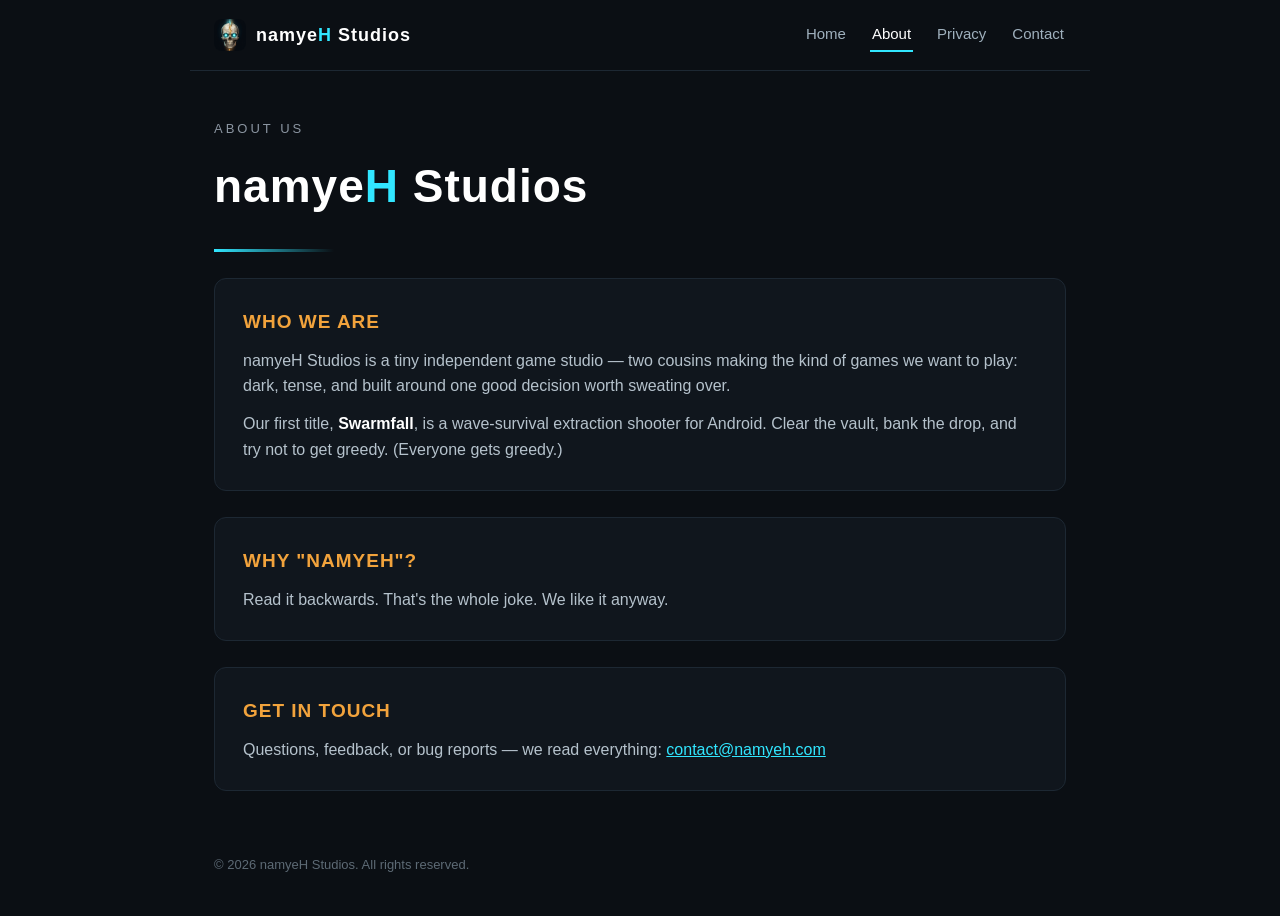
==== about.html @ 61bcf5d7 "Initial site: Swarmfall / namyeH Studios Home, About, Privacy Policy, and Contact pages for the namy" ====
<!DOCTYPE html>
<html lang="en">
<head>
<meta charset="utf-8">
<meta name="viewport" content="width=device-width, initial-scale=1">
<title>About Us — namyeH Studios</title>
<meta name="description" content="namyeH Studios is a two-person independent game studio making Swarmfall, a dark wave-survival extraction shooter.">
<link rel="icon" href="assets/swarmfall-icon-512.png">
<link rel="stylesheet" href="styles.css">
</head>
<body>

<nav class="ny-nav">
  <a class="ny-nav-brand" href="index.html"><img src="assets/swarmfall-icon-512.png" alt=""><span>namye<span class="ny-h">H</span> Studios</span></a>
  <div class="ny-nav-links">
    <a href="index.html">Home</a>
    <a href="about.html" aria-current="page">About</a>
    <a href="privacy.html">Privacy</a>
    <a href="contact.html">Contact</a>
  </div>
</nav>

<main class="ny-wrap">
  <div class="ny-eyebrow">About us</div>
  <div class="ny-title ny-title-sm">namye<span class="ny-h">H</span> Studios</div>
  <hr class="ny-rule">

  <div class="ny-card">
    <h3>Who we are</h3>
    <p>
      namyeH Studios is a tiny independent game studio — two cousins making
      the kind of games we want to play: dark, tense, and built around one
      good decision worth sweating over.
    </p>
    <p>
      Our first title, <strong>Swarmfall</strong>, is a
      wave-survival extraction shooter for Android. Clear the vault, bank the
      drop, and try not to get greedy. (Everyone gets greedy.)
    </p>
  </div>

  <div class="ny-card">
    <h3>Why "namyeH"?</h3>
    <p>
      Read it backwards. That's the whole joke. We like it anyway.
    </p>
  </div>

  <div class="ny-card">
    <h3>Get in touch</h3>
    <p>
      Questions, feedback, or bug reports — we read everything:
      <a href="mailto:contact@namyeh.com">contact@namyeh.com</a>
    </p>
  </div>
</main>

<p class="ny-foot">&copy; 2026 namyeH Studios. All rights reserved.</p>

</body>
</html>
---- styles.css ----
* { box-sizing: border-box; margin: 0; }

html, body {
  background: #0b0f14;
  color: #dbe4ea;
  font-family: -apple-system, "Segoe UI", Roboto, Arial, sans-serif;
  line-height: 1.6;
}

a { color: #31e6ff; }

/* --- Site nav --- */
.ny-nav {
  display: flex;
  align-items: center;
  justify-content: space-between;
  flex-wrap: wrap;
  gap: 14px;
  padding: 18px 24px;
  border-bottom: 1px solid #1d2833;
  max-width: 900px;
  margin: 0 auto;
}
.ny-nav-brand {
  display: flex;
  align-items: center;
  gap: 10px;
  text-decoration: none;
  font-weight: 800;
  font-size: 18px;
  color: #ffffff;
  letter-spacing: 1px;
}
.ny-nav-brand img { width: 32px; height: 32px; border-radius: 8px; }
.ny-nav-brand .ny-h { color: #31e6ff; }
.ny-nav-links { display: flex; gap: 22px; flex-wrap: wrap; }
.ny-nav-links a {
  color: #9fb0bd;
  text-decoration: none;
  font-size: 15px;
  font-weight: 500;
  padding: 4px 2px;
  border-bottom: 2px solid transparent;
}
.ny-nav-links a:hover,
.ny-nav-links a[aria-current="page"] {
  color: #ffffff;
  border-bottom-color: #31e6ff;
}

/* --- Page container --- */
.ny-wrap {
  max-width: 900px;
  margin: 0 auto;
  padding: 48px 24px 64px;
}

/* --- Hero (home page) --- */
.ny-hero { display: flex; align-items: center; gap: 28px; flex-wrap: wrap; }
.ny-icon { width: 120px; height: 120px; border-radius: 26px; box-shadow: 0 0 0 1px #1d2833; flex-shrink: 0; }
.ny-eyebrow { color: #8b95a1; letter-spacing: 3px; font-size: 13px; text-transform: uppercase; }
.ny-title { font-size: clamp(38px, 7vw, 64px); font-weight: 800; color: #ffffff; letter-spacing: 1px; margin-top: 10px; }
.ny-title.ny-title-sm { font-size: clamp(30px, 5.5vw, 46px); }
.ny-title .ny-h { color: #31e6ff; }
.ny-tag { color: #31e6ff; font-weight: 700; letter-spacing: 2px; margin-top: 6px; font-size: clamp(15px, 2.5vw, 20px); }
.ny-rule { height: 3px; width: 120px; background: linear-gradient(90deg, #31e6ff, transparent); margin: 26px 0; border: 0; }

/* --- Cards --- */
.ny-card { background: #10161d; border: 1px solid #1d2833; border-radius: 12px; padding: 28px; margin-top: 26px; }
.ny-card h2 { color: #ffffff; font-size: 24px; margin-bottom: 10px; }
.ny-card h2 .ny-amber { color: #f2a33c; }
.ny-card h3 { color: #f2a33c; font-size: 19px; letter-spacing: 1px; margin-bottom: 10px; text-transform: uppercase; }
.ny-card p { color: #b5c2cc; font-size: 16px; }
.ny-card p + p { margin-top: 12px; }
.ny-pitch { color: #9fb0bd; font-size: 17px; }

.ny-feats { display: flex; flex-wrap: wrap; gap: 14px; margin-top: 20px; padding: 0; list-style: none; }
.ny-feats li { background: #0b1219; border: 1px solid #1d2833; border-left: 3px solid #31e6ff; border-radius: 8px; padding: 12px 16px; font-size: 15px; color: #c7d3dc; flex: 1 1 240px; }

.ny-soon { display: inline-block; margin-top: 22px; background: #152029; border: 1px solid #31e6ff55; color: #31e6ff; font-weight: 700; letter-spacing: 2px; padding: 12px 22px; border-radius: 999px; font-size: 14px; }

/* --- Privacy policy text --- */
.ny-meta { color: #5d6a75; font-size: 14px; margin-top: 8px; }
.ny-wrap h2.ny-section { color: #f2a33c; font-size: 18px; letter-spacing: 1px; text-transform: uppercase; margin: 28px 0 10px; }
.ny-wrap ul.ny-list { margin: 10px 0 0 22px; color: #b5c2cc; font-size: 16px; }
.ny-wrap ul.ny-list li { margin-top: 6px; }
.ny-wrap strong { color: #ffffff; }

/* --- Contact grid --- */
.ny-grid { display: flex; flex-wrap: wrap; gap: 16px; }
.ny-grid .ny-card { flex: 1 1 260px; margin-top: 0; }
.ny-mail { display: inline-block; margin-top: 14px; color: #31e6ff; font-weight: 700; font-size: 17px; text-decoration: none; border-bottom: 2px solid #31e6ff44; padding-bottom: 2px; }
.ny-note { margin-top: 26px; color: #5d6a75; font-size: 13px; }

/* --- Footer --- */
.ny-foot { max-width: 900px; margin: 0 auto; padding: 0 24px 40px; color: #5d6a75; font-size: 13px; }
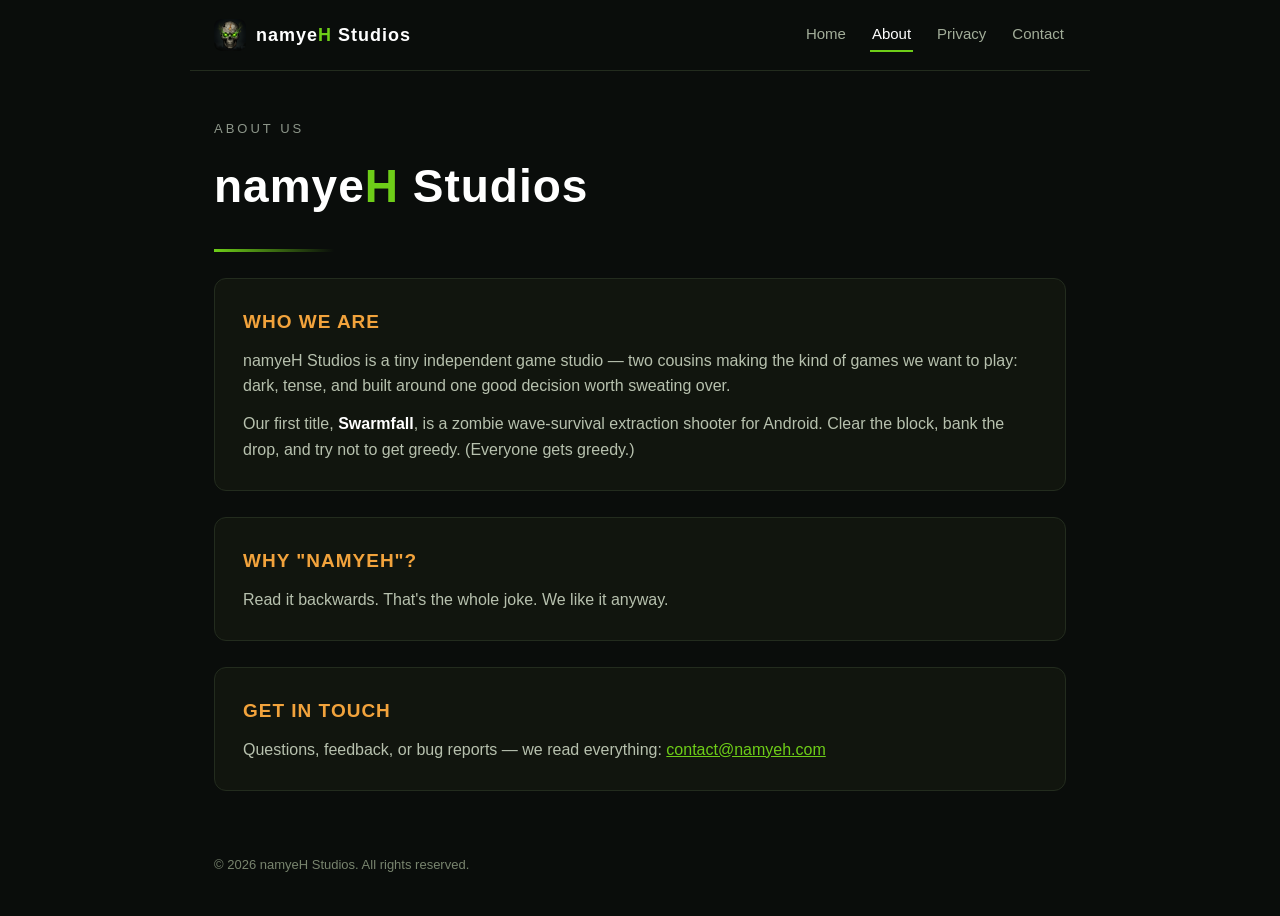
==== commit 8285a1f6: "Retheme Swarmfall site for outbreak branding" ====
--- a/about.html
+++ b/about.html
@@ -34,8 +34,8 @@
     </p>
     <p>
       Our first title, <strong>Swarmfall</strong>, is a
-      wave-survival extraction shooter for Android. Clear the vault, bank the
-      drop, and try not to get greedy. (Everyone gets greedy.)
+      zombie wave-survival extraction shooter for Android. Clear the block,
+      bank the drop, and try not to get greedy. (Everyone gets greedy.)
     </p>
   </div>
 
--- a/styles.css
+++ b/styles.css
@@ -1,13 +1,17 @@
 * { box-sizing: border-box; margin: 0; }
 
+/* Outbreak palette — matched to the app icon:
+   toxic green #6ECD18 (eye glow) · amber #f2a33c (forehead crack)
+   charcoal #0a0d0b · green-tinted grays throughout */
+
 html, body {
-  background: #0b0f14;
-  color: #dbe4ea;
+  background: #0a0d0b;
+  color: #dde3d7;
   font-family: -apple-system, "Segoe UI", Roboto, Arial, sans-serif;
   line-height: 1.6;
 }
 
-a { color: #31e6ff; }
+a { color: #6ECD18; }
 
 /* --- Site nav --- */
 .ny-nav {
@@ -17,7 +21,7 @@
   flex-wrap: wrap;
   gap: 14px;
   padding: 18px 24px;
-  border-bottom: 1px solid #1d2833;
+  border-bottom: 1px solid #232c1e;
   max-width: 900px;
   margin: 0 auto;
 }
@@ -32,10 +36,10 @@
   letter-spacing: 1px;
 }
 .ny-nav-brand img { width: 32px; height: 32px; border-radius: 8px; }
-.ny-nav-brand .ny-h { color: #31e6ff; }
+.ny-nav-brand .ny-h { color: #6ECD18; }
 .ny-nav-links { display: flex; gap: 22px; flex-wrap: wrap; }
 .ny-nav-links a {
-  color: #9fb0bd;
+  color: #a2ad99;
   text-decoration: none;
   font-size: 15px;
   font-weight: 500;
@@ -45,7 +49,7 @@
 .ny-nav-links a:hover,
 .ny-nav-links a[aria-current="page"] {
   color: #ffffff;
-  border-bottom-color: #31e6ff;
+  border-bottom-color: #6ECD18;
 }
 
 /* --- Page container --- */
@@ -57,40 +61,40 @@
 
 /* --- Hero (home page) --- */
 .ny-hero { display: flex; align-items: center; gap: 28px; flex-wrap: wrap; }
-.ny-icon { width: 120px; height: 120px; border-radius: 26px; box-shadow: 0 0 0 1px #1d2833; flex-shrink: 0; }
-.ny-eyebrow { color: #8b95a1; letter-spacing: 3px; font-size: 13px; text-transform: uppercase; }
+.ny-icon { width: 120px; height: 120px; border-radius: 26px; box-shadow: 0 0 0 1px #232c1e, 0 0 34px #6ECD1822; flex-shrink: 0; }
+.ny-eyebrow { color: #8d968a; letter-spacing: 3px; font-size: 13px; text-transform: uppercase; }
 .ny-title { font-size: clamp(38px, 7vw, 64px); font-weight: 800; color: #ffffff; letter-spacing: 1px; margin-top: 10px; }
 .ny-title.ny-title-sm { font-size: clamp(30px, 5.5vw, 46px); }
-.ny-title .ny-h { color: #31e6ff; }
-.ny-tag { color: #31e6ff; font-weight: 700; letter-spacing: 2px; margin-top: 6px; font-size: clamp(15px, 2.5vw, 20px); }
-.ny-rule { height: 3px; width: 120px; background: linear-gradient(90deg, #31e6ff, transparent); margin: 26px 0; border: 0; }
+.ny-title .ny-h { color: #6ECD18; }
+.ny-tag { color: #6ECD18; font-weight: 700; letter-spacing: 2px; margin-top: 6px; font-size: clamp(15px, 2.5vw, 20px); }
+.ny-rule { height: 3px; width: 120px; background: linear-gradient(90deg, #6ECD18, transparent); margin: 26px 0; border: 0; }
 
 /* --- Cards --- */
-.ny-card { background: #10161d; border: 1px solid #1d2833; border-radius: 12px; padding: 28px; margin-top: 26px; }
+.ny-card { background: #11150e; border: 1px solid #232c1e; border-radius: 12px; padding: 28px; margin-top: 26px; }
 .ny-card h2 { color: #ffffff; font-size: 24px; margin-bottom: 10px; }
 .ny-card h2 .ny-amber { color: #f2a33c; }
 .ny-card h3 { color: #f2a33c; font-size: 19px; letter-spacing: 1px; margin-bottom: 10px; text-transform: uppercase; }
-.ny-card p { color: #b5c2cc; font-size: 16px; }
+.ny-card p { color: #b7c1ae; font-size: 16px; }
 .ny-card p + p { margin-top: 12px; }
-.ny-pitch { color: #9fb0bd; font-size: 17px; }
+.ny-pitch { color: #a2ad99; font-size: 17px; }
 
 .ny-feats { display: flex; flex-wrap: wrap; gap: 14px; margin-top: 20px; padding: 0; list-style: none; }
-.ny-feats li { background: #0b1219; border: 1px solid #1d2833; border-left: 3px solid #31e6ff; border-radius: 8px; padding: 12px 16px; font-size: 15px; color: #c7d3dc; flex: 1 1 240px; }
+.ny-feats li { background: #0c110a; border: 1px solid #232c1e; border-left: 3px solid #6ECD18; border-radius: 8px; padding: 12px 16px; font-size: 15px; color: #c4cfba; flex: 1 1 240px; }
 
-.ny-soon { display: inline-block; margin-top: 22px; background: #152029; border: 1px solid #31e6ff55; color: #31e6ff; font-weight: 700; letter-spacing: 2px; padding: 12px 22px; border-radius: 999px; font-size: 14px; }
+.ny-soon { display: inline-block; margin-top: 22px; background: #141d0e; border: 1px solid #6ECD1855; color: #6ECD18; font-weight: 700; letter-spacing: 2px; padding: 12px 22px; border-radius: 999px; font-size: 14px; }
 
 /* --- Privacy policy text --- */
-.ny-meta { color: #5d6a75; font-size: 14px; margin-top: 8px; }
+.ny-meta { color: #78846e; font-size: 14px; margin-top: 8px; }
 .ny-wrap h2.ny-section { color: #f2a33c; font-size: 18px; letter-spacing: 1px; text-transform: uppercase; margin: 28px 0 10px; }
-.ny-wrap ul.ny-list { margin: 10px 0 0 22px; color: #b5c2cc; font-size: 16px; }
+.ny-wrap ul.ny-list { margin: 10px 0 0 22px; color: #b7c1ae; font-size: 16px; }
 .ny-wrap ul.ny-list li { margin-top: 6px; }
 .ny-wrap strong { color: #ffffff; }
 
 /* --- Contact grid --- */
 .ny-grid { display: flex; flex-wrap: wrap; gap: 16px; }
 .ny-grid .ny-card { flex: 1 1 260px; margin-top: 0; }
-.ny-mail { display: inline-block; margin-top: 14px; color: #31e6ff; font-weight: 700; font-size: 17px; text-decoration: none; border-bottom: 2px solid #31e6ff44; padding-bottom: 2px; }
-.ny-note { margin-top: 26px; color: #5d6a75; font-size: 13px; }
+.ny-mail { display: inline-block; margin-top: 14px; color: #6ECD18; font-weight: 700; font-size: 17px; text-decoration: none; border-bottom: 2px solid #6ECD1844; padding-bottom: 2px; }
+.ny-note { margin-top: 26px; color: #78846e; font-size: 13px; }
 
 /* --- Footer --- */
-.ny-foot { max-width: 900px; margin: 0 auto; padding: 0 24px 40px; color: #5d6a75; font-size: 13px; }
+.ny-foot { max-width: 900px; margin: 0 auto; padding: 0 24px 40px; color: #78846e; font-size: 13px; }
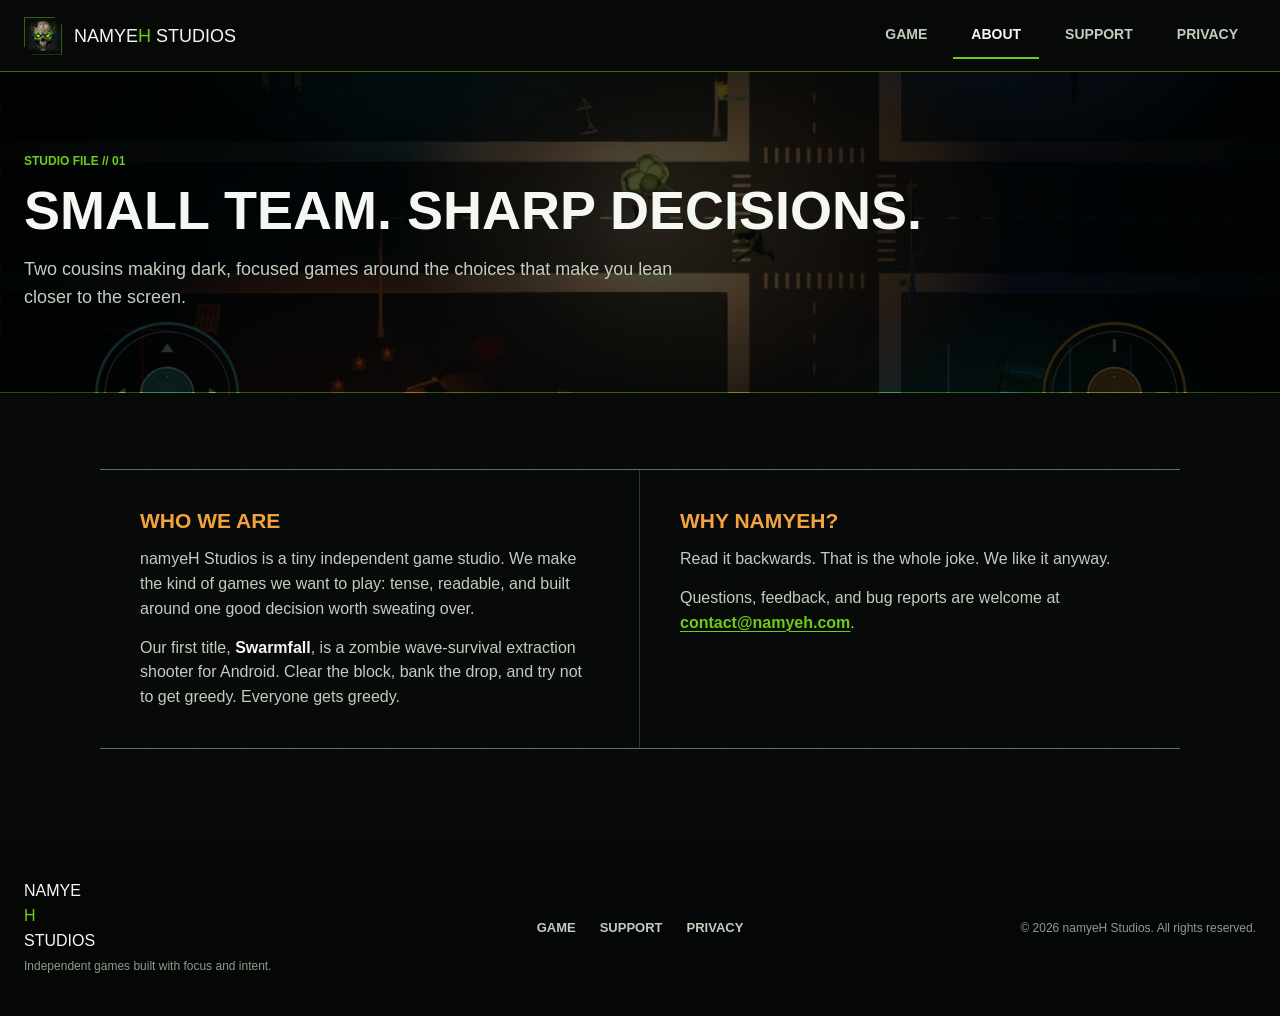
==== commit b25477f4: "Redesign Swarmfall website around production gameplay" ====
--- a/about.html
+++ b/about.html
@@ -1,61 +1,78 @@
 <!DOCTYPE html>
 <html lang="en">
 <head>
-<meta charset="utf-8">
-<meta name="viewport" content="width=device-width, initial-scale=1">
-<title>About Us — namyeH Studios</title>
-<meta name="description" content="namyeH Studios is a two-person independent game studio making Swarmfall, a dark wave-survival extraction shooter.">
-<link rel="icon" href="assets/swarmfall-icon-512.png">
-<link rel="stylesheet" href="styles.css">
+  <meta charset="utf-8">
+  <meta name="viewport" content="width=device-width, initial-scale=1">
+  <meta name="theme-color" content="#070a08">
+  <title>About namyeH Studios</title>
+  <meta name="description" content="namyeH Studios is a two-person independent game studio making Swarmfall, a dark wave-survival extraction shooter for Android.">
+  <link rel="icon" href="assets/swarmfall-icon-512.png">
+  <link rel="stylesheet" href="styles.css">
 </head>
 <body>
+  <header class="site-header">
+    <div class="site-header-inner">
+      <a class="site-brand" href="index.html" aria-label="namyeH Studios home">
+        <img src="assets/swarmfall-icon-512.png" alt="">
+        <span>namye<span class="brand-accent">H</span> Studios</span>
+      </a>
+      <nav class="desktop-nav" aria-label="Primary navigation">
+        <a href="index.html">Game</a>
+        <a href="about.html" aria-current="page">About</a>
+        <a href="contact.html">Support</a>
+        <a href="privacy.html">Privacy</a>
+      </nav>
+      <details class="mobile-nav">
+        <summary aria-label="Open navigation"><span></span><span></span><span></span></summary>
+        <nav aria-label="Mobile navigation">
+          <a href="index.html">Game</a>
+          <a href="about.html" aria-current="page">About</a>
+          <a href="contact.html">Support</a>
+          <a href="privacy.html">Privacy</a>
+        </nav>
+      </details>
+    </div>
+  </header>
 
-<nav class="ny-nav">
-  <a class="ny-nav-brand" href="index.html"><img src="assets/swarmfall-icon-512.png" alt=""><span>namye<span class="ny-h">H</span> Studios</span></a>
-  <div class="ny-nav-links">
-    <a href="index.html">Home</a>
-    <a href="about.html" aria-current="page">About</a>
-    <a href="privacy.html">Privacy</a>
-    <a href="contact.html">Contact</a>
-  </div>
-</nav>
+  <main>
+    <section class="page-hero has-gameplay-bg">
+      <div class="page-hero-inner">
+        <p class="page-kicker">Studio file // 01</p>
+        <h1>Small team. Sharp decisions.</h1>
+        <p class="page-deck">Two cousins making dark, focused games around the choices that make you lean closer to the screen.</p>
+      </div>
+    </section>
 
-<main class="ny-wrap">
-  <div class="ny-eyebrow">About us</div>
-  <div class="ny-title ny-title-sm">namye<span class="ny-h">H</span> Studios</div>
-  <hr class="ny-rule">
+    <div class="page-main">
+      <div class="content-grid">
+        <section class="content-block">
+          <h2>Who we are</h2>
+          <p>namyeH Studios is a tiny independent game studio. We make the kind of games we want to play: tense, readable, and built around one good decision worth sweating over.</p>
+          <p>Our first title, <strong>Swarmfall</strong>, is a zombie wave-survival extraction shooter for Android. Clear the block, bank the drop, and try not to get greedy. Everyone gets greedy.</p>
+        </section>
 
-  <div class="ny-card">
-    <h3>Who we are</h3>
-    <p>
-      namyeH Studios is a tiny independent game studio — two cousins making
-      the kind of games we want to play: dark, tense, and built around one
-      good decision worth sweating over.
-    </p>
-    <p>
-      Our first title, <strong>Swarmfall</strong>, is a
-      zombie wave-survival extraction shooter for Android. Clear the block,
-      bank the drop, and try not to get greedy. (Everyone gets greedy.)
-    </p>
-  </div>
+        <section class="content-block">
+          <h2>Why namyeH?</h2>
+          <p>Read it backwards. That is the whole joke. We like it anyway.</p>
+          <p>Questions, feedback, and bug reports are welcome at <a class="plain-link" href="mailto:contact@namyeh.com">contact@namyeh.com</a>.</p>
+        </section>
+      </div>
+    </div>
+  </main>
 
-  <div class="ny-card">
-    <h3>Why "namyeH"?</h3>
-    <p>
-      Read it backwards. That's the whole joke. We like it anyway.
-    </p>
-  </div>
-
-  <div class="ny-card">
-    <h3>Get in touch</h3>
-    <p>
-      Questions, feedback, or bug reports — we read everything:
-      <a href="mailto:contact@namyeh.com">contact@namyeh.com</a>
-    </p>
-  </div>
-</main>
-
-<p class="ny-foot">&copy; 2026 namyeH Studios. All rights reserved.</p>
-
+  <footer class="site-footer">
+    <div class="site-footer-inner">
+      <div class="footer-brand">
+        <span>namye<span class="brand-accent">H</span> Studios</span>
+        <small>Independent games built with focus and intent.</small>
+      </div>
+      <div class="footer-links">
+        <a href="index.html">Game</a>
+        <a href="contact.html">Support</a>
+        <a href="privacy.html">Privacy</a>
+      </div>
+      <p>&copy; 2026 namyeH Studios. All rights reserved.</p>
+    </div>
+  </footer>
 </body>
 </html>
--- a/styles.css
+++ b/styles.css
@@ -1,100 +1,1107 @@
-* { box-sizing: border-box; margin: 0; }
-
-/* Outbreak palette — matched to the app icon:
-   toxic green #6ECD18 (eye glow) · amber #f2a33c (forehead crack)
-   charcoal #0a0d0b · green-tinted grays throughout */
-
-html, body {
-  background: #0a0d0b;
-  color: #dde3d7;
-  font-family: -apple-system, "Segoe UI", Roboto, Arial, sans-serif;
-  line-height: 1.6;
-}
-
-a { color: #6ECD18; }
-
-/* --- Site nav --- */
-.ny-nav {
+:root {
+  --ink: #070a08;
+  --ink-soft: #0c100d;
+  --panel: #101510;
+  --line: #2d382d;
+  --line-bright: #5f735f;
+  --text: #f5f7f2;
+  --text-soft: #c3ccbd;
+  --muted: #8f9b8a;
+  --green: #6ecd18;
+  --green-deep: #2f7f12;
+  --amber: #f2a33c;
+  --cyan: #37b7c9;
+  --danger: #e83d38;
+  --content: 1320px;
+  --notch: 14px;
+}
+
+* {
+  box-sizing: border-box;
+  margin: 0;
+}
+
+html {
+  color-scheme: dark;
+  scroll-behavior: smooth;
+}
+
+body {
+  min-width: 320px;
+  background: var(--ink);
+  color: var(--text);
+  font-family: "Segoe UI", Arial, sans-serif;
+  font-size: 16px;
+  line-height: 1.55;
+  letter-spacing: 0;
+}
+
+body::before {
+  position: fixed;
+  inset: 0;
+  z-index: -1;
+  background-image:
+    linear-gradient(rgba(110, 205, 24, 0.025) 1px, transparent 1px),
+    linear-gradient(90deg, rgba(110, 205, 24, 0.025) 1px, transparent 1px);
+  background-size: 48px 48px;
+  content: "";
+  pointer-events: none;
+}
+
+img {
+  display: block;
+  max-width: 100%;
+}
+
+a {
+  color: inherit;
+}
+
+button,
+summary,
+a {
+  -webkit-tap-highlight-color: transparent;
+}
+
+:focus-visible {
+  outline: 3px solid var(--amber);
+  outline-offset: 4px;
+}
+
+.brand-accent {
+  color: var(--green);
+}
+
+.site-header {
+  position: relative;
+  z-index: 20;
+  height: 72px;
+  border-bottom: 1px solid rgba(110, 205, 24, 0.5);
+  background: rgba(7, 10, 8, 0.97);
+}
+
+.site-header-inner {
   display: flex;
   align-items: center;
   justify-content: space-between;
-  flex-wrap: wrap;
-  gap: 14px;
-  padding: 18px 24px;
-  border-bottom: 1px solid #232c1e;
+  width: min(100% - 48px, var(--content));
+  height: 100%;
+  margin: 0 auto;
+}
+
+.site-brand {
+  display: inline-flex;
+  align-items: center;
+  gap: 12px;
+  color: var(--text);
+  font-family: "Arial Black", "Bahnschrift Condensed", Impact, sans-serif;
+  font-size: 18px;
+  line-height: 1;
+  text-decoration: none;
+  text-transform: uppercase;
+}
+
+.site-brand img {
+  width: 38px;
+  height: 38px;
+  border: 1px solid rgba(110, 205, 24, 0.45);
+  object-fit: cover;
+  clip-path: polygon(0 0, calc(100% - 8px) 0, 100% 8px, 100% 100%, 8px 100%, 0 calc(100% - 8px));
+}
+
+.desktop-nav {
+  display: flex;
+  align-items: center;
+  gap: 8px;
+}
+
+.desktop-nav a {
+  min-height: 44px;
+  padding: 12px 18px;
+  border-bottom: 2px solid transparent;
+  color: var(--text-soft);
+  font-size: 14px;
+  font-weight: 700;
+  text-decoration: none;
+  text-transform: uppercase;
+}
+
+.desktop-nav a:hover,
+.desktop-nav a[aria-current="page"] {
+  border-bottom-color: var(--green);
+  color: var(--text);
+}
+
+.mobile-nav {
+  display: none;
+  position: relative;
+}
+
+.mobile-nav summary {
+  display: grid;
+  width: 48px;
+  height: 48px;
+  padding: 12px;
+  border: 1px solid var(--green);
+  cursor: pointer;
+  list-style: none;
+  place-content: center;
+  clip-path: polygon(0 0, calc(100% - 9px) 0, 100% 9px, 100% 100%, 9px 100%, 0 calc(100% - 9px));
+}
+
+.mobile-nav summary::-webkit-details-marker {
+  display: none;
+}
+
+.mobile-nav summary span {
+  display: block;
+  width: 22px;
+  height: 2px;
+  margin: 3px 0;
+  background: var(--text);
+}
+
+.mobile-nav nav {
+  position: absolute;
+  top: 56px;
+  right: 0;
+  width: 210px;
+  border: 1px solid var(--green);
+  background: #080c09;
+  box-shadow: 0 20px 50px rgba(0, 0, 0, 0.5);
+  clip-path: polygon(0 0, calc(100% - 12px) 0, 100% 12px, 100% 100%, 12px 100%, 0 calc(100% - 12px));
+}
+
+.mobile-nav nav a {
+  display: flex;
+  align-items: center;
+  min-height: 52px;
+  padding: 0 20px;
+  border-bottom: 1px solid var(--line);
+  color: var(--text-soft);
+  font-weight: 700;
+  text-decoration: none;
+  text-transform: uppercase;
+}
+
+.mobile-nav nav a:last-child {
+  border-bottom: 0;
+}
+
+.mobile-nav nav a[aria-current="page"] {
+  color: var(--green);
+}
+
+.game-hero {
+  position: relative;
+  min-height: min(720px, calc(100svh - 96px));
+  overflow: hidden;
+  border-bottom: 1px solid rgba(110, 205, 24, 0.42);
+  background: #050706;
+}
+
+.game-hero-media,
+.game-hero-shade {
+  position: absolute;
+  inset: 0;
+  width: 100%;
+  height: 100%;
+}
+
+.game-hero-media {
+  object-fit: cover;
+  object-position: center;
+  opacity: 0.82;
+}
+
+.game-hero-shade {
+  background: rgba(0, 0, 0, 0.48);
+}
+
+.game-hero-inner {
+  position: relative;
+  display: flex;
+  align-items: center;
+  width: min(100% - 48px, var(--content));
+  min-height: inherit;
+  margin: 0 auto;
+  padding: 64px 0 88px;
+}
+
+.game-hero-copy {
+  width: min(690px, 68%);
+  text-shadow: 0 2px 18px rgba(0, 0, 0, 0.9);
+}
+
+.game-lockup {
+  display: flex;
+  align-items: center;
+  gap: 12px;
+  margin-bottom: 22px;
+  color: var(--text-soft);
+  font-size: 13px;
+  font-weight: 700;
+  text-transform: uppercase;
+}
+
+.game-lockup img {
+  width: 58px;
+  height: 58px;
+  border: 1px solid rgba(110, 205, 24, 0.7);
+  object-fit: cover;
+  clip-path: polygon(0 0, calc(100% - 10px) 0, 100% 10px, 100% 100%, 10px 100%, 0 calc(100% - 10px));
+}
+
+.game-hero h1,
+.page-hero h1,
+.section-heading h2,
+.release-inner h2 {
+  font-family: "Arial Black", "Bahnschrift Condensed", Impact, sans-serif;
+  font-weight: 900;
+  line-height: 0.94;
+  text-transform: uppercase;
+}
+
+.game-hero h1 {
+  color: #fff;
+  font-size: 76px;
+}
+
+.game-tagline {
+  margin-top: 14px;
+  color: var(--green);
+  font-family: "Arial Black", "Bahnschrift Condensed", Impact, sans-serif;
+  font-size: 32px;
+  font-weight: 900;
+  line-height: 1;
+}
+
+.game-summary {
+  max-width: 580px;
+  margin-top: 24px;
+  color: var(--text);
+  font-size: 20px;
+  font-weight: 600;
+}
+
+.hero-actions {
+  display: flex;
+  align-items: center;
+  gap: 24px;
+  margin-top: 34px;
+}
+
+.store-status {
+  display: inline-flex;
+  align-items: center;
+  min-height: 62px;
+  padding: 9px 24px 9px 16px;
+  border: 1px solid var(--green);
+  background: rgba(5, 10, 5, 0.9);
+  color: var(--text);
+  font-family: "Arial Black", "Bahnschrift Condensed", Impact, sans-serif;
+  font-size: 18px;
+  line-height: 1.05;
+  clip-path: polygon(0 0, calc(100% - 12px) 0, 100% 12px, 100% 100%, 12px 100%, 0 calc(100% - 12px));
+}
+
+.store-status small {
+  display: block;
+  margin-bottom: 4px;
+  color: var(--green);
+  font-family: "Segoe UI", Arial, sans-serif;
+  font-size: 10px;
+  font-weight: 800;
+}
+
+.store-status-mark {
+  width: 0;
+  height: 0;
+  margin-right: 14px;
+  border-top: 13px solid transparent;
+  border-bottom: 13px solid transparent;
+  border-left: 22px solid var(--green);
+  filter: drop-shadow(4px 0 0 rgba(55, 183, 201, 0.65));
+}
+
+.text-action {
+  min-height: 48px;
+  padding: 13px 2px 10px;
+  border-bottom: 2px solid var(--cyan);
+  color: #d8fbff;
+  font-size: 14px;
+  font-weight: 800;
+  text-decoration: none;
+  text-transform: uppercase;
+}
+
+.text-action span {
+  margin-left: 8px;
+  color: var(--cyan);
+}
+
+.hero-signal {
+  position: absolute;
+  right: 0;
+  bottom: 22px;
+  left: 0;
+  display: flex;
+  justify-content: space-between;
+  padding: 9px 14px;
+  border: 1px solid rgba(110, 205, 24, 0.5);
+  background: rgba(2, 6, 3, 0.8);
+  color: var(--muted);
+  font-size: 10px;
+  font-weight: 700;
+  clip-path: polygon(0 0, calc(100% - 10px) 0, 100% 10px, 100% 100%, 10px 100%, 0 calc(100% - 10px));
+}
+
+.section-inner {
+  width: min(100% - 48px, var(--content));
+  margin: 0 auto;
+}
+
+.risk-band {
+  padding: 82px 0 88px;
+  background: var(--ink-soft);
+}
+
+.section-heading {
+  margin-bottom: 38px;
+}
+
+.section-heading-centered {
+  text-align: center;
+}
+
+.section-kicker {
+  margin-bottom: 10px;
+  color: var(--green);
+  font-size: 12px;
+  font-weight: 800;
+  text-transform: uppercase;
+}
+
+.section-heading h2,
+.release-inner h2 {
+  font-size: 42px;
+}
+
+.risk-grid {
+  display: grid;
+  grid-template-columns: repeat(3, minmax(0, 1fr));
+  border-top: 1px solid var(--line-bright);
+  border-bottom: 1px solid var(--line-bright);
+}
+
+.risk-item {
+  display: grid;
+  grid-template-columns: 64px minmax(0, 1fr);
+  gap: 18px;
+  min-height: 180px;
+  padding: 32px 28px;
+  border-right: 1px solid var(--line);
+}
+
+.risk-item:last-child {
+  border-right: 0;
+}
+
+.risk-number {
+  display: grid;
+  width: 54px;
+  height: 54px;
+  border: 1px solid var(--green);
+  color: var(--green);
+  font-family: "Arial Black", "Bahnschrift Condensed", Impact, sans-serif;
+  font-size: 20px;
+  place-items: center;
+  clip-path: polygon(0 0, calc(100% - 9px) 0, 100% 9px, 100% 100%, 9px 100%, 0 calc(100% - 9px));
+}
+
+.risk-number-amber {
+  border-color: var(--amber);
+  color: var(--amber);
+}
+
+.risk-item h3 {
+  margin-bottom: 8px;
+  color: var(--text);
+  font-family: "Arial Black", "Bahnschrift Condensed", Impact, sans-serif;
+  font-size: 19px;
+  line-height: 1.2;
+  text-transform: uppercase;
+}
+
+.risk-item p,
+.section-heading-split > p,
+.release-inner > div > p,
+.content-block p,
+.contact-item p,
+.legal-article p,
+.legal-article li {
+  color: var(--text-soft);
+}
+
+.gameplay-section {
+  padding: 92px 0 100px;
+  background: #080b09;
+}
+
+.section-heading-split {
+  display: grid;
+  grid-template-columns: 1.1fr 0.9fr;
+  gap: 64px;
+  align-items: end;
+}
+
+.section-heading-split > p {
+  max-width: 580px;
+  padding-bottom: 4px;
+  font-size: 17px;
+}
+
+.screenshot-grid {
+  display: grid;
+  grid-template-columns: 1.5fr 1fr;
+  gap: 18px;
+}
+
+.screenshot {
+  position: relative;
+  overflow: hidden;
+  border: 1px solid rgba(55, 183, 201, 0.55);
+  background: #030504;
+  clip-path: polygon(0 0, calc(100% - var(--notch)) 0, 100% var(--notch), 100% 100%, var(--notch) 100%, 0 calc(100% - var(--notch)));
+}
+
+.screenshot-featured {
+  grid-row: span 2;
+}
+
+.screenshot img {
+  width: 100%;
+  height: 100%;
+  min-height: 260px;
+  object-fit: cover;
+  transition: transform 220ms ease;
+}
+
+.screenshot-featured img {
+  min-height: 538px;
+}
+
+.screenshot:hover img {
+  transform: scale(1.015);
+}
+
+.screenshot figcaption {
+  position: absolute;
+  right: 0;
+  bottom: 0;
+  left: 0;
+  padding: 14px 18px;
+  background: rgba(4, 7, 5, 0.92);
+  color: var(--text);
+  font-size: 13px;
+  font-weight: 700;
+  text-transform: uppercase;
+}
+
+.screenshot figcaption span {
+  margin-right: 10px;
+  color: var(--cyan);
+}
+
+.release-band {
+  padding: 58px 0;
+  border-top: 1px solid rgba(110, 205, 24, 0.45);
+  border-bottom: 1px solid rgba(110, 205, 24, 0.45);
+  background: #11170f;
+}
+
+.release-inner {
+  display: grid;
+  grid-template-columns: 96px minmax(0, 1fr) auto;
+  gap: 28px;
+  align-items: center;
+}
+
+.release-inner > img {
+  width: 96px;
+  height: 96px;
+  border: 1px solid rgba(110, 205, 24, 0.55);
+  object-fit: cover;
+  clip-path: polygon(0 0, calc(100% - 14px) 0, 100% 14px, 100% 100%, 14px 100%, 0 calc(100% - 14px));
+}
+
+.release-inner h2 {
+  margin-bottom: 8px;
+}
+
+.outline-action {
+  display: inline-flex;
+  align-items: center;
+  justify-content: center;
+  min-width: 210px;
+  min-height: 54px;
+  padding: 12px 22px;
+  border: 1px solid var(--green);
+  color: var(--text);
+  font-weight: 800;
+  text-decoration: none;
+  text-transform: uppercase;
+  clip-path: polygon(0 0, calc(100% - 11px) 0, 100% 11px, 100% 100%, 11px 100%, 0 calc(100% - 11px));
+}
+
+.outline-action:hover {
+  background: var(--green);
+  color: #071004;
+}
+
+.site-footer {
+  padding: 38px 0;
+  background: #050706;
+}
+
+.site-footer-inner {
+  display: grid;
+  grid-template-columns: 1fr auto 1fr;
+  gap: 32px;
+  align-items: center;
+  width: min(100% - 48px, var(--content));
+  margin: 0 auto;
+}
+
+.footer-brand span {
+  display: block;
+  font-family: "Arial Black", "Bahnschrift Condensed", Impact, sans-serif;
+  font-size: 16px;
+  text-transform: uppercase;
+}
+
+.footer-brand small,
+.site-footer p {
+  color: var(--muted);
+  font-size: 12px;
+}
+
+.footer-links {
+  display: flex;
+  gap: 24px;
+}
+
+.footer-links a {
+  min-height: 44px;
+  padding: 12px 0;
+  color: var(--text-soft);
+  font-size: 13px;
+  font-weight: 700;
+  text-decoration: none;
+  text-transform: uppercase;
+}
+
+.footer-links a:hover {
+  color: var(--green);
+}
+
+.site-footer p {
+  text-align: right;
+}
+
+/* Shared secondary pages */
+.page-hero {
+  position: relative;
+  min-height: 320px;
+  overflow: hidden;
+  border-bottom: 1px solid rgba(110, 205, 24, 0.38);
+  background: #080b09;
+}
+
+.page-hero::before {
+  position: absolute;
+  inset: 0;
+  background: rgba(2, 5, 3, 0.72);
+  content: "";
+}
+
+.page-hero.has-gameplay-bg {
+  background-image: url("assets/gameplay-northdale.webp");
+  background-position: center 54%;
+  background-size: cover;
+}
+
+.page-hero-inner {
+  position: relative;
+  display: flex;
+  min-height: inherit;
+  flex-direction: column;
+  justify-content: center;
+  width: min(100% - 48px, var(--content));
+  margin: 0 auto;
+  padding: 62px 0;
+}
+
+.page-kicker {
+  margin-bottom: 14px;
+  color: var(--green);
+  font-size: 12px;
+  font-weight: 800;
+  text-transform: uppercase;
+}
+
+.page-hero h1 {
   max-width: 900px;
+  font-size: 54px;
+}
+
+.page-deck {
+  max-width: 700px;
+  margin-top: 20px;
+  color: var(--text-soft);
+  font-size: 18px;
+}
+
+.page-main {
+  width: min(100% - 48px, 1080px);
   margin: 0 auto;
-}
-.ny-nav-brand {
-  display: flex;
-  align-items: center;
-  gap: 10px;
+  padding: 76px 0 92px;
+}
+
+.content-grid {
+  display: grid;
+  grid-template-columns: repeat(2, minmax(0, 1fr));
+  border-top: 1px solid var(--line-bright);
+  border-bottom: 1px solid var(--line-bright);
+}
+
+.content-block {
+  min-height: 220px;
+  padding: 38px 40px;
+  border-right: 1px solid var(--line);
+}
+
+.content-block:last-child {
+  border-right: 0;
+}
+
+.content-block h2,
+.contact-item h2,
+.legal-article h2 {
+  margin-bottom: 14px;
+  color: var(--amber);
+  font-family: "Arial Black", "Bahnschrift Condensed", Impact, sans-serif;
+  font-size: 21px;
+  line-height: 1.2;
+  text-transform: uppercase;
+}
+
+.content-block p + p,
+.legal-article p + p {
+  margin-top: 14px;
+}
+
+.content-block strong,
+.legal-article strong {
+  color: var(--text);
+}
+
+.plain-link,
+.legal-article a {
+  color: var(--green);
+  font-weight: 700;
+  text-decoration-thickness: 1px;
+  text-underline-offset: 3px;
+}
+
+.contact-list {
+  border-top: 1px solid var(--line-bright);
+}
+
+.contact-item {
+  display: grid;
+  grid-template-columns: 220px minmax(0, 1fr) auto;
+  gap: 34px;
+  align-items: center;
+  min-height: 180px;
+  padding: 32px 0;
+  border-bottom: 1px solid var(--line);
+}
+
+.contact-item h2 {
+  margin-bottom: 0;
+}
+
+.contact-email {
+  display: inline-flex;
+  align-items: center;
+  min-height: 50px;
+  padding: 10px 18px;
+  border: 1px solid var(--cyan);
+  color: #d9fbff;
+  font-weight: 800;
   text-decoration: none;
-  font-weight: 800;
-  font-size: 18px;
-  color: #ffffff;
-  letter-spacing: 1px;
-}
-.ny-nav-brand img { width: 32px; height: 32px; border-radius: 8px; }
-.ny-nav-brand .ny-h { color: #6ECD18; }
-.ny-nav-links { display: flex; gap: 22px; flex-wrap: wrap; }
-.ny-nav-links a {
-  color: #a2ad99;
-  text-decoration: none;
-  font-size: 15px;
-  font-weight: 500;
-  padding: 4px 2px;
-  border-bottom: 2px solid transparent;
-}
-.ny-nav-links a:hover,
-.ny-nav-links a[aria-current="page"] {
-  color: #ffffff;
-  border-bottom-color: #6ECD18;
-}
-
-/* --- Page container --- */
-.ny-wrap {
-  max-width: 900px;
-  margin: 0 auto;
-  padding: 48px 24px 64px;
-}
-
-/* --- Hero (home page) --- */
-.ny-hero { display: flex; align-items: center; gap: 28px; flex-wrap: wrap; }
-.ny-icon { width: 120px; height: 120px; border-radius: 26px; box-shadow: 0 0 0 1px #232c1e, 0 0 34px #6ECD1822; flex-shrink: 0; }
-.ny-eyebrow { color: #8d968a; letter-spacing: 3px; font-size: 13px; text-transform: uppercase; }
-.ny-title { font-size: clamp(38px, 7vw, 64px); font-weight: 800; color: #ffffff; letter-spacing: 1px; margin-top: 10px; }
-.ny-title.ny-title-sm { font-size: clamp(30px, 5.5vw, 46px); }
-.ny-title .ny-h { color: #6ECD18; }
-.ny-tag { color: #6ECD18; font-weight: 700; letter-spacing: 2px; margin-top: 6px; font-size: clamp(15px, 2.5vw, 20px); }
-.ny-rule { height: 3px; width: 120px; background: linear-gradient(90deg, #6ECD18, transparent); margin: 26px 0; border: 0; }
-
-/* --- Cards --- */
-.ny-card { background: #11150e; border: 1px solid #232c1e; border-radius: 12px; padding: 28px; margin-top: 26px; }
-.ny-card h2 { color: #ffffff; font-size: 24px; margin-bottom: 10px; }
-.ny-card h2 .ny-amber { color: #f2a33c; }
-.ny-card h3 { color: #f2a33c; font-size: 19px; letter-spacing: 1px; margin-bottom: 10px; text-transform: uppercase; }
-.ny-card p { color: #b7c1ae; font-size: 16px; }
-.ny-card p + p { margin-top: 12px; }
-.ny-pitch { color: #a2ad99; font-size: 17px; }
-
-.ny-feats { display: flex; flex-wrap: wrap; gap: 14px; margin-top: 20px; padding: 0; list-style: none; }
-.ny-feats li { background: #0c110a; border: 1px solid #232c1e; border-left: 3px solid #6ECD18; border-radius: 8px; padding: 12px 16px; font-size: 15px; color: #c4cfba; flex: 1 1 240px; }
-
-.ny-soon { display: inline-block; margin-top: 22px; background: #141d0e; border: 1px solid #6ECD1855; color: #6ECD18; font-weight: 700; letter-spacing: 2px; padding: 12px 22px; border-radius: 999px; font-size: 14px; }
-
-/* --- Privacy policy text --- */
-.ny-meta { color: #78846e; font-size: 14px; margin-top: 8px; }
-.ny-wrap h2.ny-section { color: #f2a33c; font-size: 18px; letter-spacing: 1px; text-transform: uppercase; margin: 28px 0 10px; }
-.ny-wrap ul.ny-list { margin: 10px 0 0 22px; color: #b7c1ae; font-size: 16px; }
-.ny-wrap ul.ny-list li { margin-top: 6px; }
-.ny-wrap strong { color: #ffffff; }
-
-/* --- Contact grid --- */
-.ny-grid { display: flex; flex-wrap: wrap; gap: 16px; }
-.ny-grid .ny-card { flex: 1 1 260px; margin-top: 0; }
-.ny-mail { display: inline-block; margin-top: 14px; color: #6ECD18; font-weight: 700; font-size: 17px; text-decoration: none; border-bottom: 2px solid #6ECD1844; padding-bottom: 2px; }
-.ny-note { margin-top: 26px; color: #78846e; font-size: 13px; }
-
-/* --- Footer --- */
-.ny-foot { max-width: 900px; margin: 0 auto; padding: 0 24px 40px; color: #78846e; font-size: 13px; }
+  clip-path: polygon(0 0, calc(100% - 10px) 0, 100% 10px, 100% 100%, 10px 100%, 0 calc(100% - 10px));
+}
+
+.contact-email:hover {
+  background: rgba(55, 183, 201, 0.15);
+}
+
+.page-note {
+  margin-top: 28px;
+  color: var(--muted);
+  font-size: 14px;
+}
+
+.legal-layout {
+  display: grid;
+  grid-template-columns: 190px minmax(0, 1fr);
+  gap: 56px;
+}
+
+.legal-meta {
+  position: sticky;
+  top: 96px;
+  align-self: start;
+  padding-top: 4px;
+  border-top: 2px solid var(--green);
+  color: var(--muted);
+  font-size: 13px;
+}
+
+.legal-meta strong {
+  display: block;
+  margin: 16px 0 5px;
+  color: var(--text);
+  text-transform: uppercase;
+}
+
+.legal-article section {
+  padding: 0 0 34px;
+  margin-bottom: 34px;
+  border-bottom: 1px solid var(--line);
+}
+
+.legal-article section:last-child {
+  margin-bottom: 0;
+}
+
+.legal-article ul {
+  padding-left: 22px;
+  margin-top: 14px;
+}
+
+.legal-article li + li {
+  margin-top: 8px;
+}
+
+@media (max-width: 1000px) {
+  .game-hero h1 {
+    font-size: 62px;
+  }
+
+  .game-tagline {
+    font-size: 28px;
+  }
+
+  .game-hero-copy {
+    width: min(680px, 80%);
+  }
+
+  .risk-grid {
+    grid-template-columns: 1fr;
+  }
+
+  .risk-item {
+    min-height: 0;
+    border-right: 0;
+    border-bottom: 1px solid var(--line);
+  }
+
+  .risk-item:last-child {
+    border-bottom: 0;
+  }
+
+  .site-footer-inner {
+    grid-template-columns: 1fr auto;
+  }
+
+  .site-footer p {
+    grid-column: 1 / -1;
+    text-align: left;
+  }
+
+  .contact-item {
+    grid-template-columns: 180px minmax(0, 1fr);
+  }
+
+  .contact-email {
+    grid-column: 2;
+    justify-self: start;
+  }
+}
+
+@media (max-width: 760px) {
+  body {
+    font-size: 16px;
+  }
+
+  body::before {
+    background-size: 36px 36px;
+  }
+
+  .site-header {
+    height: 66px;
+  }
+
+  .site-header-inner,
+  .game-hero-inner,
+  .section-inner,
+  .site-footer-inner,
+  .page-hero-inner {
+    width: min(100% - 32px, var(--content));
+  }
+
+  .desktop-nav {
+    display: none;
+  }
+
+  .mobile-nav {
+    display: block;
+  }
+
+  .site-brand {
+    font-size: 16px;
+  }
+
+  .site-brand img {
+    width: 36px;
+    height: 36px;
+  }
+
+  .game-hero {
+    min-height: 690px;
+  }
+
+  .game-hero-media {
+    object-position: 56% center;
+  }
+
+  .game-hero-shade {
+    background: rgba(0, 0, 0, 0.52);
+  }
+
+  .game-hero-inner {
+    align-items: flex-end;
+    padding: 52px 0 88px;
+  }
+
+  .game-hero-copy {
+    width: 100%;
+  }
+
+  .game-lockup {
+    margin-bottom: 18px;
+  }
+
+  .game-lockup img {
+    width: 50px;
+    height: 50px;
+  }
+
+  .game-hero h1 {
+    font-size: 48px;
+  }
+
+  .game-tagline {
+    margin-top: 10px;
+    font-size: 25px;
+  }
+
+  .game-summary {
+    max-width: 430px;
+    margin-top: 18px;
+    font-size: 18px;
+  }
+
+  .hero-actions {
+    align-items: stretch;
+    flex-direction: column;
+    gap: 12px;
+    margin-top: 26px;
+  }
+
+  .store-status {
+    width: 100%;
+    min-height: 62px;
+    font-size: 17px;
+  }
+
+  .text-action {
+    align-self: flex-start;
+  }
+
+  .hero-signal {
+    bottom: 14px;
+  }
+
+  .hero-signal span:last-child {
+    display: none;
+  }
+
+  .risk-band,
+  .gameplay-section {
+    padding: 64px 0 70px;
+  }
+
+  .section-heading h2,
+  .release-inner h2 {
+    font-size: 34px;
+  }
+
+  .section-heading-split {
+    grid-template-columns: 1fr;
+    gap: 18px;
+  }
+
+  .risk-item {
+    grid-template-columns: 50px minmax(0, 1fr);
+    gap: 16px;
+    padding: 26px 4px;
+  }
+
+  .risk-number {
+    width: 46px;
+    height: 46px;
+    font-size: 17px;
+  }
+
+  .screenshot-grid {
+    grid-template-columns: 1fr;
+  }
+
+  .screenshot-featured {
+    grid-row: auto;
+  }
+
+  .screenshot img,
+  .screenshot-featured img {
+    min-height: 0;
+    aspect-ratio: 16 / 9;
+  }
+
+  .release-inner {
+    grid-template-columns: 72px minmax(0, 1fr);
+  }
+
+  .release-inner > img {
+    width: 72px;
+    height: 72px;
+  }
+
+  .release-inner .outline-action {
+    grid-column: 1 / -1;
+    width: 100%;
+  }
+
+  .site-footer-inner {
+    grid-template-columns: 1fr;
+  }
+
+  .footer-links {
+    flex-wrap: wrap;
+  }
+
+  .page-hero {
+    min-height: 290px;
+  }
+
+  .page-hero h1 {
+    font-size: 40px;
+  }
+
+  .page-deck {
+    font-size: 17px;
+  }
+
+  .page-main {
+    width: min(100% - 32px, 1080px);
+    padding: 58px 0 70px;
+  }
+
+  .content-grid {
+    grid-template-columns: 1fr;
+  }
+
+  .content-block {
+    min-height: 0;
+    padding: 30px 4px;
+    border-right: 0;
+    border-bottom: 1px solid var(--line);
+  }
+
+  .content-block:last-child {
+    border-bottom: 0;
+  }
+
+  .contact-item {
+    grid-template-columns: 1fr;
+    gap: 14px;
+    padding: 30px 0;
+  }
+
+  .contact-email {
+    grid-column: auto;
+    width: 100%;
+    justify-content: center;
+    overflow-wrap: anywhere;
+  }
+
+  .legal-layout {
+    grid-template-columns: 1fr;
+    gap: 38px;
+  }
+
+  .legal-meta {
+    position: static;
+  }
+}
+
+@media (max-width: 420px) {
+  .game-hero h1 {
+    font-size: 40px;
+  }
+
+  .game-tagline {
+    font-size: 22px;
+  }
+
+  .game-lockup span {
+    font-size: 11px;
+  }
+
+  .store-status {
+    padding-right: 14px;
+    font-size: 15px;
+  }
+
+  .page-hero h1 {
+    font-size: 34px;
+  }
+
+  .section-heading h2,
+  .release-inner h2 {
+    font-size: 30px;
+  }
+}
+
+@media (prefers-reduced-motion: reduce) {
+  html {
+    scroll-behavior: auto;
+  }
+
+  .screenshot img {
+    transition: none;
+  }
+}
